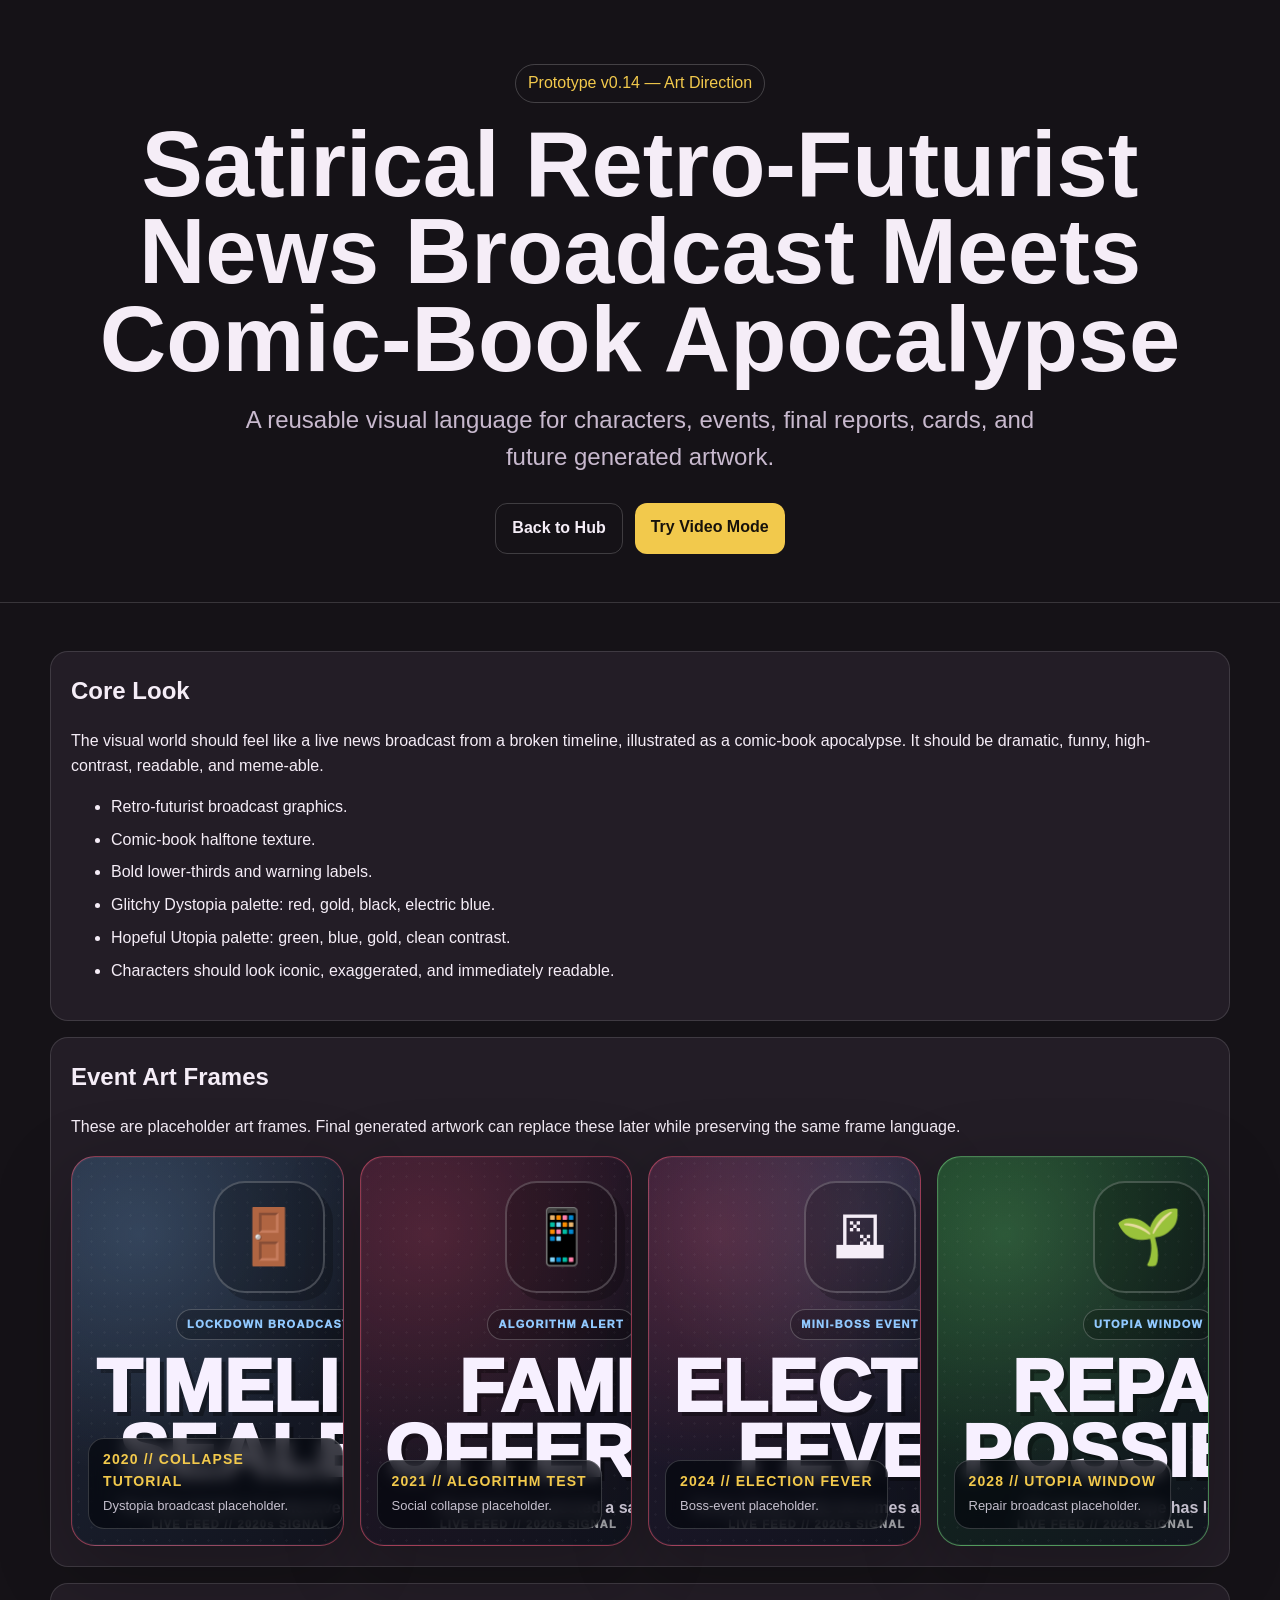
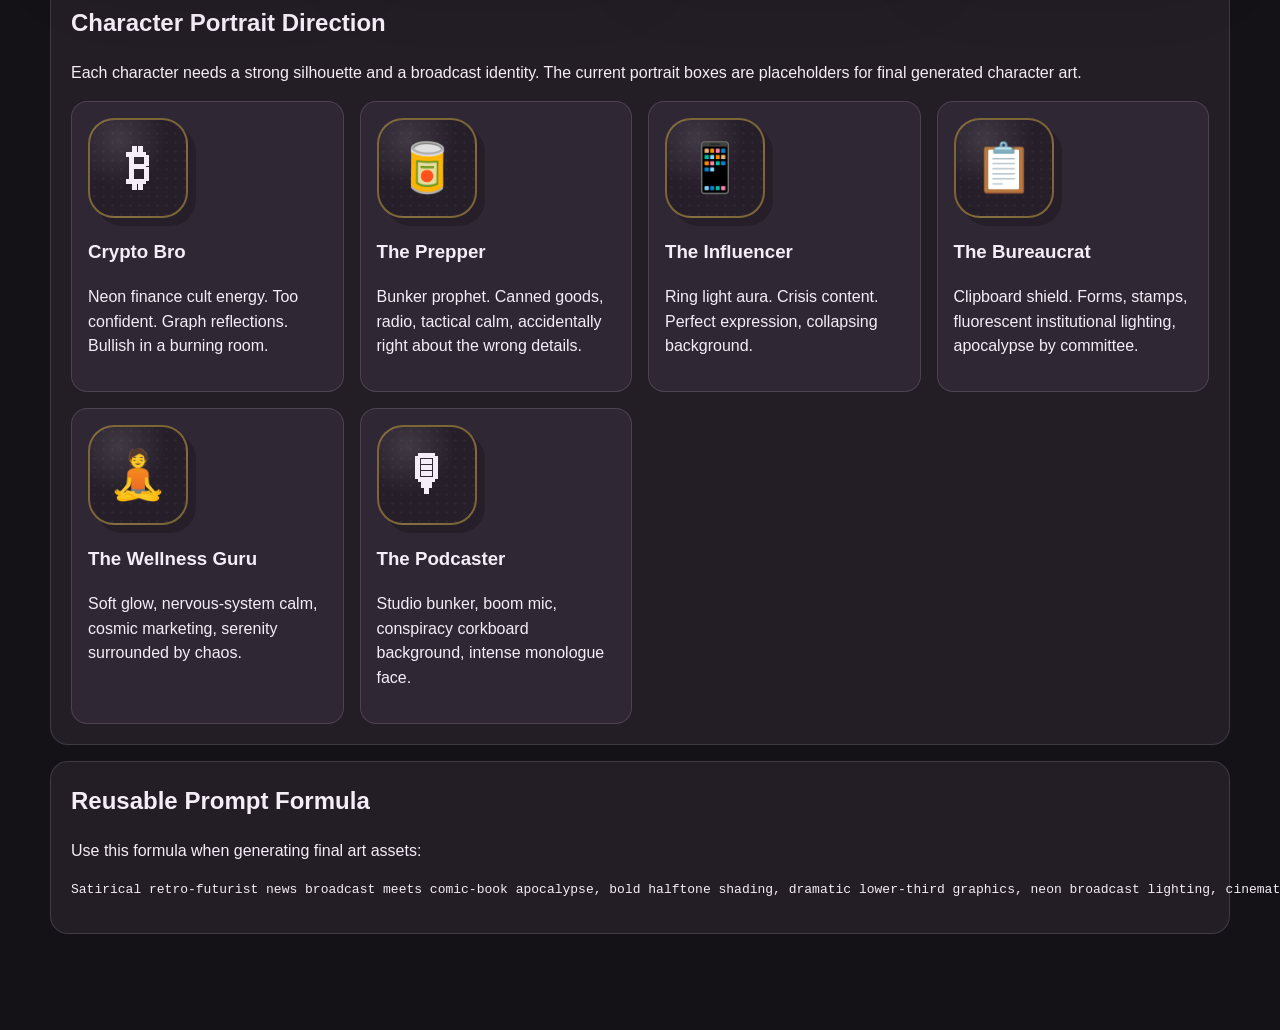
==== docs/art-direction.html @ 3397e076 "Add art direction page" ====
<!doctype html>
<html lang="en">
<head>
  <meta charset="utf-8">
  <meta name="viewport" content="width=device-width, initial-scale=1">
  <title>2020s: Art Direction</title>
  <link rel="stylesheet" href="styles.css">
  <link rel="stylesheet" href="art-system.css">
</head>
<body>
  <header class="hero compact-hero">
    <div class="badge">Prototype v0.14 — Art Direction</div>
    <h1>Satirical Retro-Futurist News Broadcast Meets Comic-Book Apocalypse</h1>
    <p class="tagline">A reusable visual language for characters, events, final reports, cards, and future generated artwork.</p>
    <div class="cta-row">
      <a href="index.html" class="button secondary">Back to Hub</a>
      <a href="video.html" class="button">Try Video Mode</a>
    </div>
  </header>

  <main>
    <section class="card">
      <h2>Core Look</h2>
      <p>The visual world should feel like a live news broadcast from a broken timeline, illustrated as a comic-book apocalypse. It should be dramatic, funny, high-contrast, readable, and meme-able.</p>
      <ul class="checklist">
        <li>Retro-futurist broadcast graphics.</li>
        <li>Comic-book halftone texture.</li>
        <li>Bold lower-thirds and warning labels.</li>
        <li>Glitchy Dystopia palette: red, gold, black, electric blue.</li>
        <li>Hopeful Utopia palette: green, blue, gold, clean contrast.</li>
        <li>Characters should look iconic, exaggerated, and immediately readable.</li>
      </ul>
    </section>

    <section class="card">
      <h2>Event Art Frames</h2>
      <p>These are placeholder art frames. Final generated artwork can replace these later while preserving the same frame language.</p>
      <div class="deck-grid">
        <div class="art-frame dystopia-art event-lockdown"><div class="art-frame-inner"><div><span class="art-icon">🚪</span><span class="art-kicker">LOCKDOWN BROADCAST</span><span class="art-title">Timeline Sealed</span><span class="art-subtitle">The first chapter of collective buffering.</span></div></div><div class="art-lower-third"><strong>2020 // Collapse Tutorial</strong><span>Dystopia broadcast placeholder.</span></div></div>
        <div class="art-frame dystopia-art event-algorithm"><div class="art-frame-inner"><div><span class="art-icon">📱</span><span class="art-kicker">ALGORITHM ALERT</span><span class="art-title">Fame Offered</span><span class="art-subtitle">The feed has selected a sacrifice.</span></div></div><div class="art-lower-third"><strong>2021 // Algorithm Test</strong><span>Social collapse placeholder.</span></div></div>
        <div class="art-frame dystopia-art event-election"><div class="art-frame-inner"><div><span class="art-icon">🗳</span><span class="art-kicker">MINI-BOSS EVENT</span><span class="art-title">Election Fever</span><span class="art-subtitle">Every dinner table becomes a debate stage.</span></div></div><div class="art-lower-third"><strong>2024 // Election Fever</strong><span>Boss-event placeholder.</span></div></div>
        <div class="art-frame utopia-art event-utopia"><div class="art-frame-inner"><div><span class="art-icon">🌱</span><span class="art-kicker">UTOPIA WINDOW</span><span class="art-title">Repair Possible</span><span class="art-subtitle">For one turn, hope has leverage.</span></div></div><div class="art-lower-third"><strong>2028 // Utopia Window</strong><span>Repair broadcast placeholder.</span></div></div>
      </div>
    </section>

    <section class="card">
      <h2>Character Portrait Direction</h2>
      <p>Each character needs a strong silhouette and a broadcast identity. The current portrait boxes are placeholders for final generated character art.</p>
      <div class="deck-grid">
        <article class="mini-card"><div class="portrait-frame"><span class="portrait-icon">₿</span></div><h3>Crypto Bro</h3><p>Neon finance cult energy. Too confident. Graph reflections. Bullish in a burning room.</p></article>
        <article class="mini-card"><div class="portrait-frame"><span class="portrait-icon">🥫</span></div><h3>The Prepper</h3><p>Bunker prophet. Canned goods, radio, tactical calm, accidentally right about the wrong details.</p></article>
        <article class="mini-card"><div class="portrait-frame"><span class="portrait-icon">📱</span></div><h3>The Influencer</h3><p>Ring light aura. Crisis content. Perfect expression, collapsing background.</p></article>
        <article class="mini-card"><div class="portrait-frame"><span class="portrait-icon">📋</span></div><h3>The Bureaucrat</h3><p>Clipboard shield. Forms, stamps, fluorescent institutional lighting, apocalypse by committee.</p></article>
        <article class="mini-card"><div class="portrait-frame"><span class="portrait-icon">🧘</span></div><h3>The Wellness Guru</h3><p>Soft glow, nervous-system calm, cosmic marketing, serenity surrounded by chaos.</p></article>
        <article class="mini-card"><div class="portrait-frame"><span class="portrait-icon">🎙</span></div><h3>The Podcaster</h3><p>Studio bunker, boom mic, conspiracy corkboard background, intense monologue face.</p></article>
      </div>
    </section>

    <section class="card">
      <h2>Reusable Prompt Formula</h2>
      <p>Use this formula when generating final art assets:</p>
      <pre><code>Satirical retro-futurist news broadcast meets comic-book apocalypse, bold halftone shading, dramatic lower-third graphics, neon broadcast lighting, cinematic composition, exaggerated but not grotesque character design, high contrast, readable silhouettes, dark humor, 16:9 game art panel.</code></pre>
    </section>
  </main>
</body>
</html>
---- docs/styles.css ----
body {
  margin: 0;
  font-family: Arial, sans-serif;
  background: #151217;
  color: #f5edf7;
  line-height: 1.55;
}
.hero {
  padding: 64px 20px 48px;
  text-align: center;
  border-bottom: 1px solid rgba(255,255,255,.15);
}
.badge {
  display: inline-block;
  border: 1px solid rgba(255,255,255,.2);
  border-radius: 999px;
  padding: 6px 12px;
  color: #f2c94c;
}
h1 {
  font-size: clamp(42px, 8vw, 92px);
  line-height: .95;
  margin: 18px 0;
}
h2 { margin-top: 0; }
.tagline {
  max-width: 820px;
  margin: 0 auto;
  font-size: 24px;
  color: #c8b9ce;
}
.cta-row {
  display: flex;
  justify-content: center;
  flex-wrap: wrap;
  gap: 12px;
  margin-top: 28px;
}
.button {
  display: inline-block;
  text-decoration: none;
  color: #17120b;
  background: #f2c94c;
  padding: 12px 16px;
  border-radius: 12px;
  font-weight: 800;
}
.button.secondary {
  color: #f5edf7;
  background: transparent;
  border: 1px solid rgba(255,255,255,.18);
}
main {
  width: min(1180px, calc(100% - 32px));
  margin: 0 auto;
  padding: 32px 0 80px;
}
.warning, .card {
  background: #231d26;
  border: 1px solid rgba(255,255,255,.13);
  border-radius: 18px;
  padding: 20px;
  margin: 16px 0;
}
.warning { border-color: #f2c94c; }
.grid.two, .cycle-grid, .deck-grid {
  display: grid;
  grid-template-columns: repeat(auto-fit, minmax(240px, 1fr));
  gap: 16px;
}
.mini-card {
  background: #302735;
  border: 1px solid rgba(255,255,255,.13);
  border-radius: 16px;
  padding: 16px;
}
.stats, .count {
  color: #f2c94c;
  font-weight: 800;
}
.count {
  font-size: 14px;
  margin-left: 6px;
}
.flavor {
  color: #c8b9ce;
  font-style: italic;
}
.board-grid {
  display: grid;
  grid-template-columns: repeat(auto-fit, minmax(165px, 1fr));
  gap: 10px;
}
.board-space {
  min-height: 112px;
  background: #302735;
  border: 1px solid rgba(255,255,255,.13);
  border-radius: 14px;
  padding: 12px;
}
.board-space .num {
  display: inline-flex;
  width: 28px;
  height: 28px;
  justify-content: center;
  align-items: center;
  border-radius: 999px;
  background: rgba(242,201,76,.14);
  color: #f2c94c;
  margin-right: 6px;
  font-weight: 900;
}
.board-space small {
  display: block;
  color: #c8b9ce;
  margin-top: 6px;
}
.deck-section { margin-top: 24px; }
.checklist li { margin: 8px 0; }
footer {
  border-top: 1px solid rgba(255,255,255,.15);
  text-align: center;
  color: #c8b9ce;
  padding: 32px 16px;
}
---- docs/art-system.css ----
:root {
  --broadcast-blue: #91c9ff;
  --comic-yellow: #f2c94c;
  --panic-red: #ff5c7a;
  --utopia-green: #7ee787;
  --ink: #f7f0ff;
}
.event-art-slot {
  position: relative;
  z-index: 1;
  margin-bottom: 22px;
}
.art-frame {
  position: relative;
  min-height: 260px;
  border: 1px solid rgba(242,201,76,.42);
  border-radius: 24px;
  overflow: hidden;
  background:
    radial-gradient(circle at 12% 10%, rgba(242,201,76,.18), transparent 14rem),
    radial-gradient(circle at 88% 12%, rgba(145,201,255,.14), transparent 16rem),
    linear-gradient(135deg, rgba(255,255,255,.07), rgba(255,255,255,.025));
  box-shadow: inset 0 0 0 1px rgba(255,255,255,.04), 0 22px 80px rgba(0,0,0,.24);
}
.art-frame::before {
  content: "";
  position: absolute;
  inset: 0;
  pointer-events: none;
  background:
    radial-gradient(circle, rgba(255,255,255,.09) 0 1px, transparent 1.4px),
    linear-gradient(transparent 0 48%, rgba(255,255,255,.035) 50%, transparent 52%);
  background-size: 13px 13px, 100% 8px;
  mix-blend-mode: screen;
  opacity: .38;
}
.art-frame::after {
  content: "LIVE FEED // 2020s SIGNAL";
  position: absolute;
  right: 14px;
  bottom: 12px;
  font-size: 11px;
  font-weight: 1000;
  letter-spacing: .12em;
  color: rgba(255,255,255,.58);
}
.art-frame-inner {
  position: relative;
  z-index: 1;
  min-height: inherit;
  display: grid;
  grid-template-columns: 1fr;
  place-items: center;
  padding: 24px;
  text-align: center;
}
.art-kicker {
  display: inline-flex;
  align-items: center;
  justify-content: center;
  border: 1px solid rgba(255,255,255,.22);
  border-radius: 999px;
  padding: 6px 10px;
  background: rgba(0,0,0,.22);
  color: var(--broadcast-blue);
  font-size: 11px;
  font-weight: 1000;
  text-transform: uppercase;
  letter-spacing: .12em;
}
.art-title {
  display: block;
  margin-top: 14px;
  font-size: clamp(34px, 7vw, 74px);
  line-height: .88;
  font-weight: 1000;
  color: var(--ink);
  text-transform: uppercase;
  text-shadow: 4px 4px 0 rgba(0,0,0,.32);
}
.art-subtitle {
  display: block;
  margin-top: 12px;
  max-width: 680px;
  color: rgba(247,240,255,.78);
  font-weight: 800;
}
.art-icon {
  display: grid;
  place-items: center;
  width: 108px;
  height: 108px;
  margin: 0 auto 16px;
  border: 2px solid rgba(255,255,255,.2);
  border-radius: 32px;
  background: rgba(0,0,0,.2);
  font-size: 54px;
  box-shadow: 8px 8px 0 rgba(0,0,0,.22);
}
.art-lower-third {
  position: absolute;
  left: 16px;
  bottom: 16px;
  z-index: 2;
  max-width: calc(100% - 32px);
  border: 1px solid rgba(255,255,255,.18);
  border-radius: 16px;
  padding: 10px 14px;
  background: rgba(5,8,14,.72);
  backdrop-filter: blur(8px);
  text-align: left;
}
.art-lower-third strong {
  display: block;
  color: var(--comic-yellow);
  font-size: 14px;
  text-transform: uppercase;
  letter-spacing: .08em;
}
.art-lower-third span {
  color: rgba(247,240,255,.78);
  font-size: 13px;
}
.art-frame.dystopia-art {
  border-color: rgba(255,92,122,.5);
  background:
    radial-gradient(circle at 20% 10%, rgba(255,92,122,.22), transparent 16rem),
    radial-gradient(circle at 80% 20%, rgba(242,201,76,.12), transparent 18rem),
    linear-gradient(135deg, #361725, #111827);
}
.art-frame.utopia-art {
  border-color: rgba(126,231,135,.5);
  background:
    radial-gradient(circle at 20% 10%, rgba(126,231,135,.2), transparent 16rem),
    radial-gradient(circle at 80% 20%, rgba(145,201,255,.14), transparent 18rem),
    linear-gradient(135deg, #13291e, #111827);
}
.art-frame.event-lockdown { background-image: radial-gradient(circle at 25% 20%, rgba(145,201,255,.2), transparent 15rem), linear-gradient(135deg, #202839, #11131d); }
.art-frame.event-algorithm { background-image: radial-gradient(circle at 25% 20%, rgba(255,92,122,.2), transparent 15rem), linear-gradient(135deg, #291729, #10131d); }
.art-frame.event-money { background-image: radial-gradient(circle at 25% 20%, rgba(242,201,76,.18), transparent 15rem), linear-gradient(135deg, #2b2514, #10131d); }
.art-frame.event-ai { background-image: radial-gradient(circle at 25% 20%, rgba(145,201,255,.22), transparent 15rem), linear-gradient(135deg, #16283a, #10131d); }
.art-frame.event-election { background-image: radial-gradient(circle at 25% 20%, rgba(255,92,122,.22), transparent 15rem), radial-gradient(circle at 80% 15%, rgba(145,201,255,.16), transparent 14rem), linear-gradient(135deg, #251a31, #10131d); }
.art-frame.event-utopia { background-image: radial-gradient(circle at 25% 20%, rgba(126,231,135,.24), transparent 15rem), linear-gradient(135deg, #153321, #10131d); }
.portrait-frame {
  position: relative;
  width: 96px;
  height: 96px;
  border: 2px solid rgba(242,201,76,.42);
  border-radius: 26px;
  display: grid;
  place-items: center;
  flex: 0 0 auto;
  background:
    radial-gradient(circle at 30% 20%, rgba(255,255,255,.12), transparent 3rem),
    rgba(0,0,0,.2);
  box-shadow: 8px 8px 0 rgba(0,0,0,.22);
  overflow: hidden;
}
.portrait-frame::after {
  content: "";
  position: absolute;
  inset: 0;
  background: radial-gradient(circle, rgba(255,255,255,.08) 0 1px, transparent 1.4px);
  background-size: 9px 9px;
  opacity: .45;
}
.portrait-icon {
  position: relative;
  z-index: 1;
  font-size: 48px;
  font-weight: 1000;
}
.broadcast-snipe {
  display: inline-flex;
  margin: 5px 6px 0 0;
  border: 1px solid rgba(255,255,255,.16);
  border-radius: 999px;
  padding: 4px 8px;
  background: rgba(0,0,0,.18);
  color: rgba(247,240,255,.8);
  font-size: 11px;
  font-weight: 900;
}
@media (max-width: 650px) {
  .art-frame { min-height: 220px; }
  .art-lower-third { position: relative; left: auto; bottom: auto; margin: 12px 16px 16px; }
  .art-title { font-size: clamp(30px, 12vw, 54px); }
}
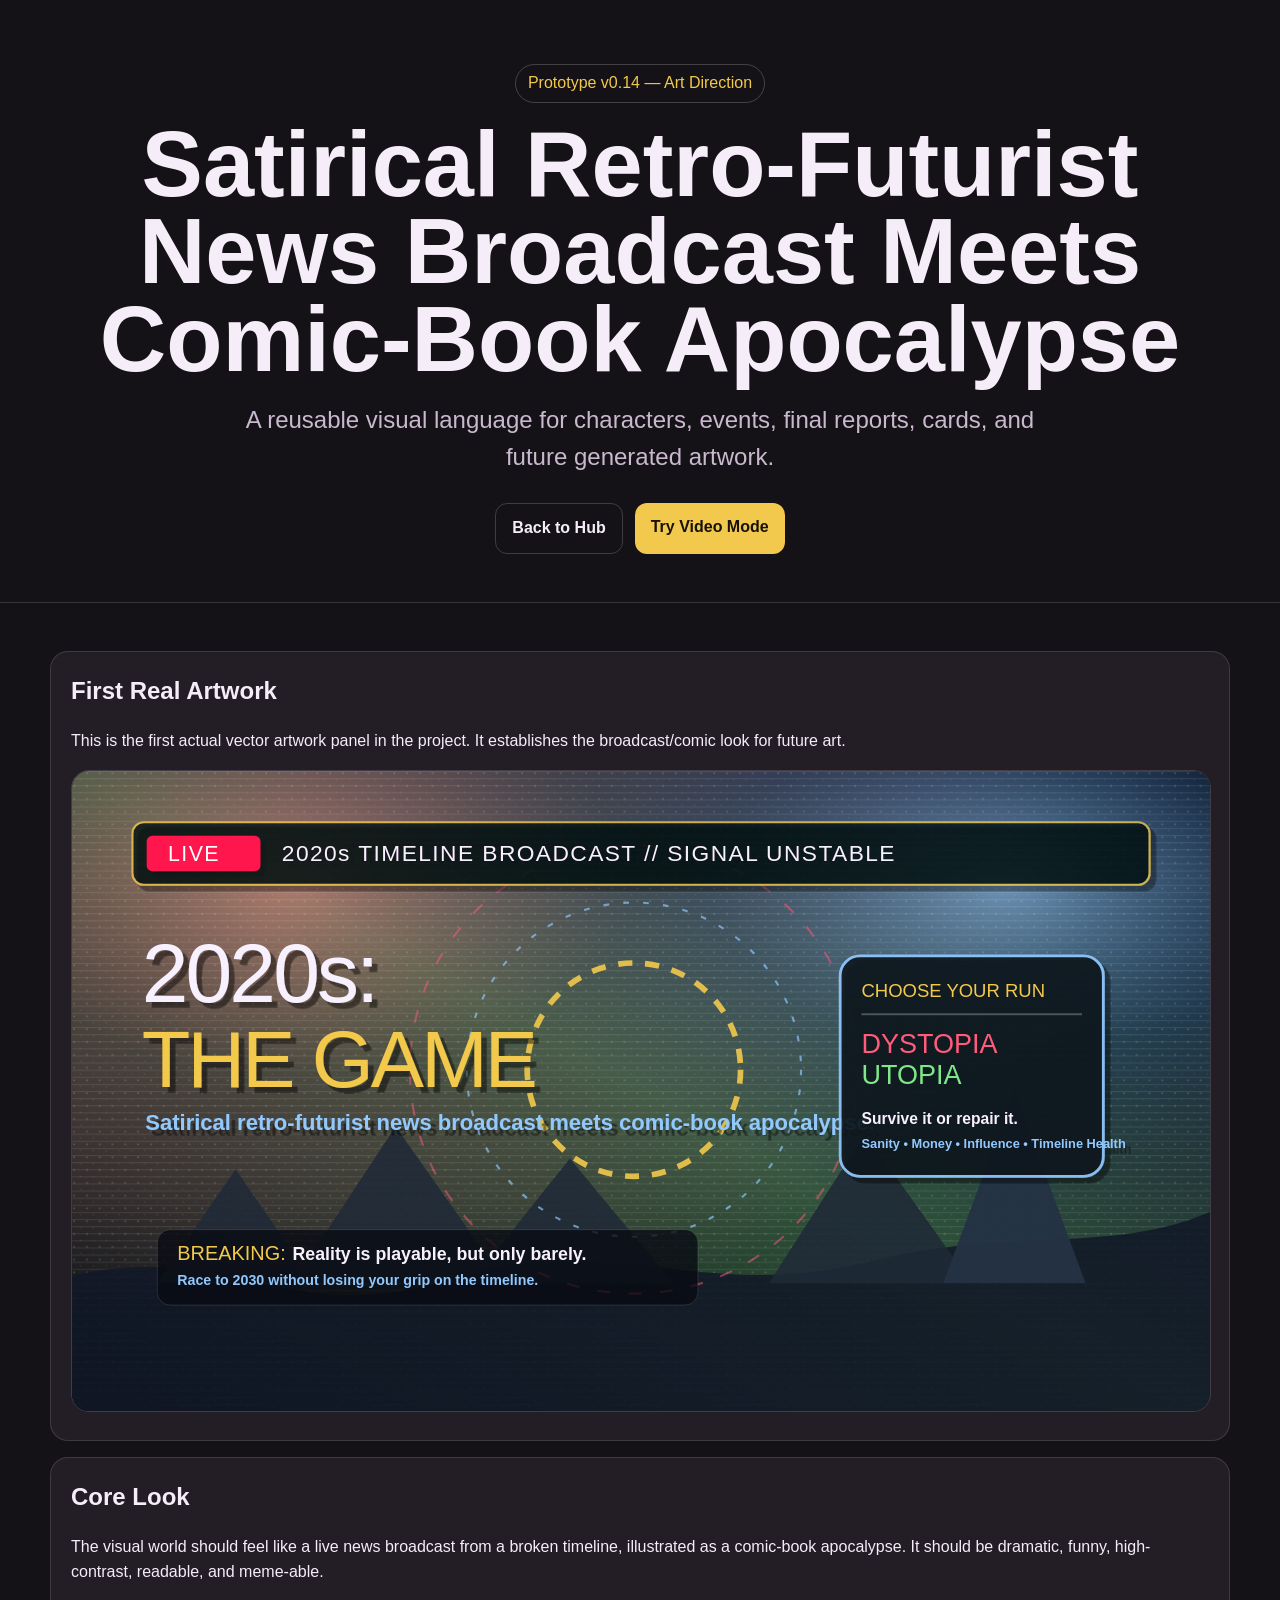
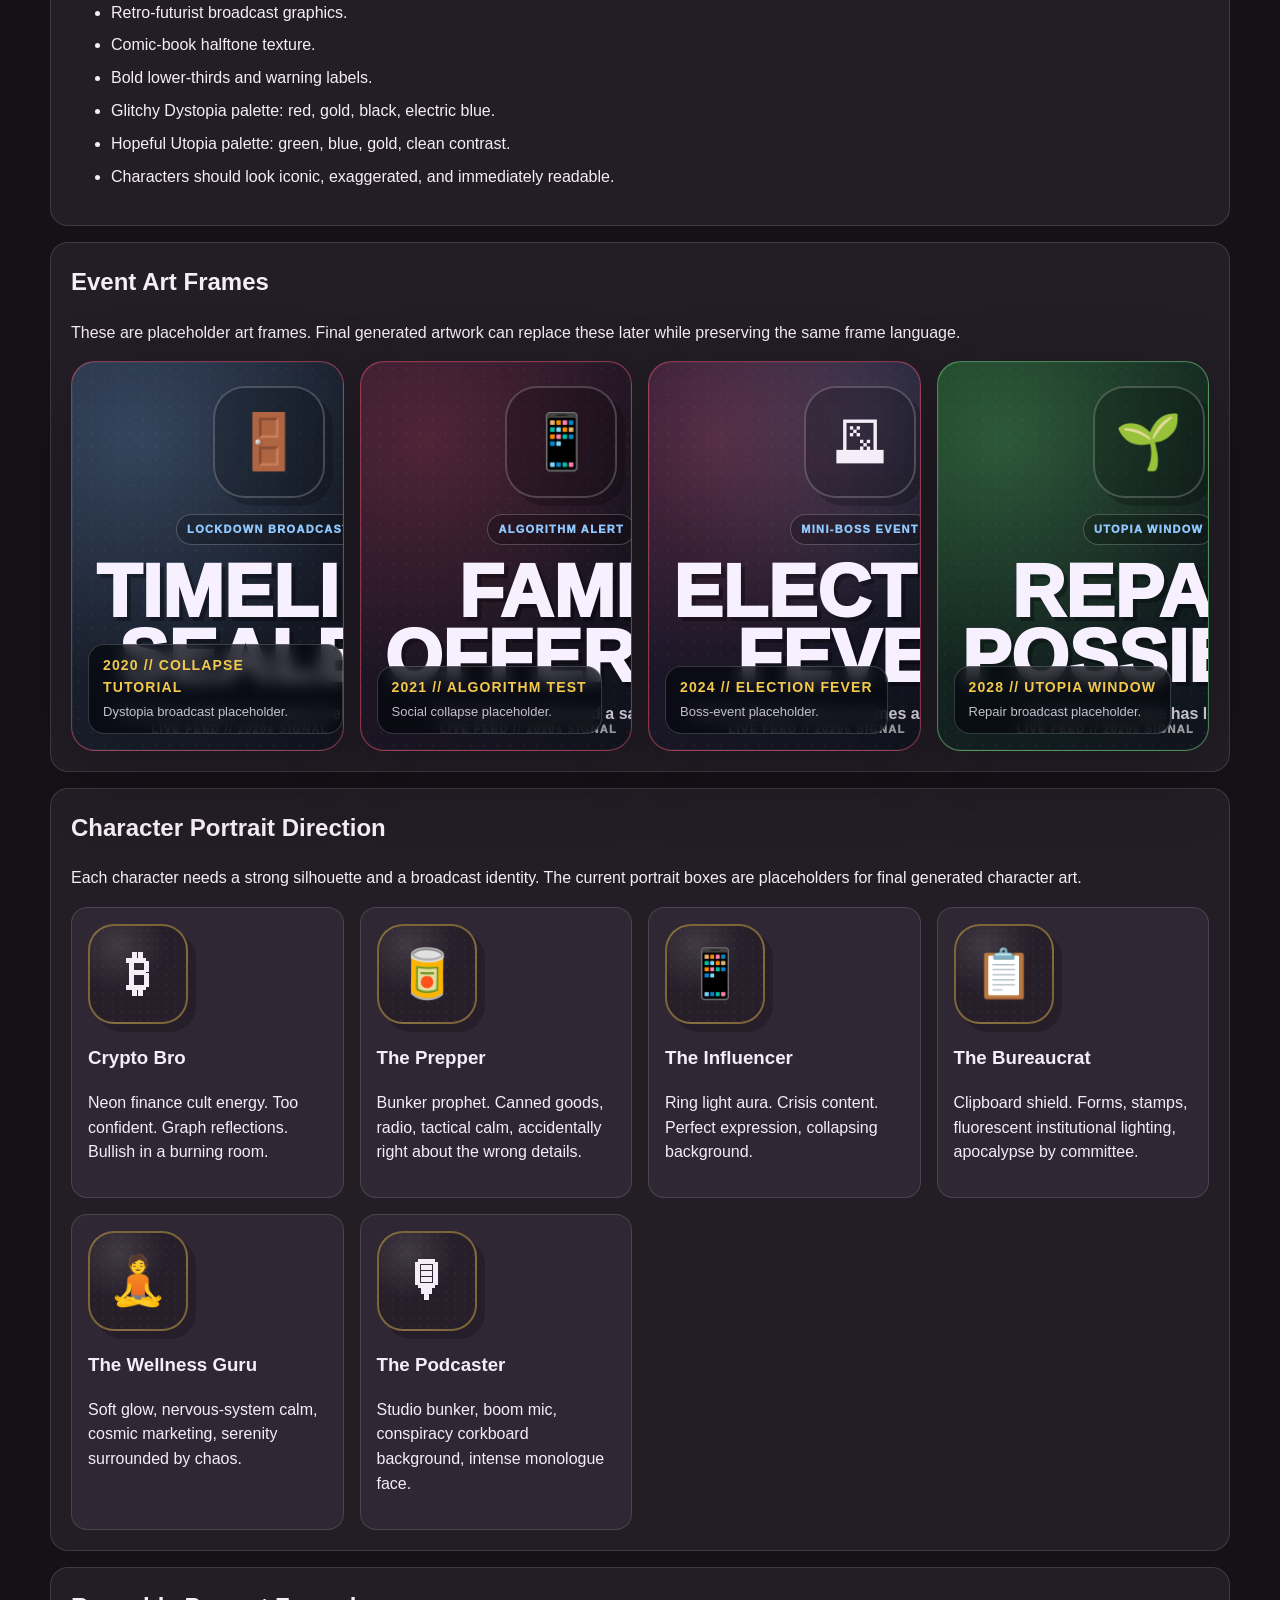
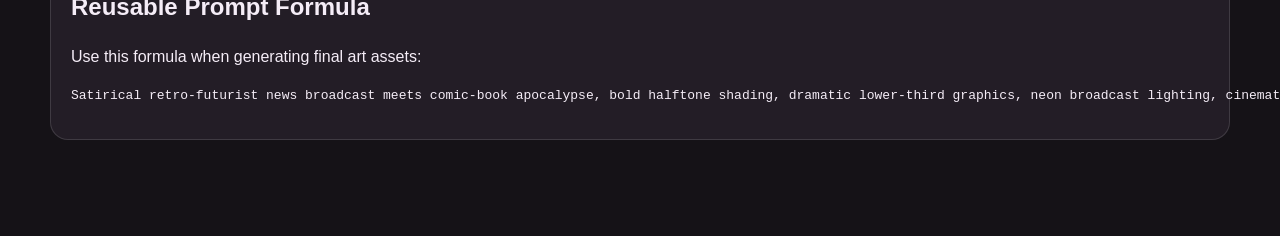
==== commit 338d3ee0: "Add first hero artwork to art direction page" ====
--- a/docs/art-direction.html
+++ b/docs/art-direction.html
@@ -19,6 +19,12 @@
   </header>
 
   <main>
+    <section class="card">
+      <h2>First Real Artwork</h2>
+      <p>This is the first actual vector artwork panel in the project. It establishes the broadcast/comic look for future art.</p>
+      <img src="assets/art/hero-broadcast.svg" alt="2020s: The Game retro-futurist broadcast hero art" style="width:100%;border-radius:18px;border:1px solid rgba(255,255,255,.14);">
+    </section>
+
     <section class="card">
       <h2>Core Look</h2>
       <p>The visual world should feel like a live news broadcast from a broken timeline, illustrated as a comic-book apocalypse. It should be dramatic, funny, high-contrast, readable, and meme-able.</p>
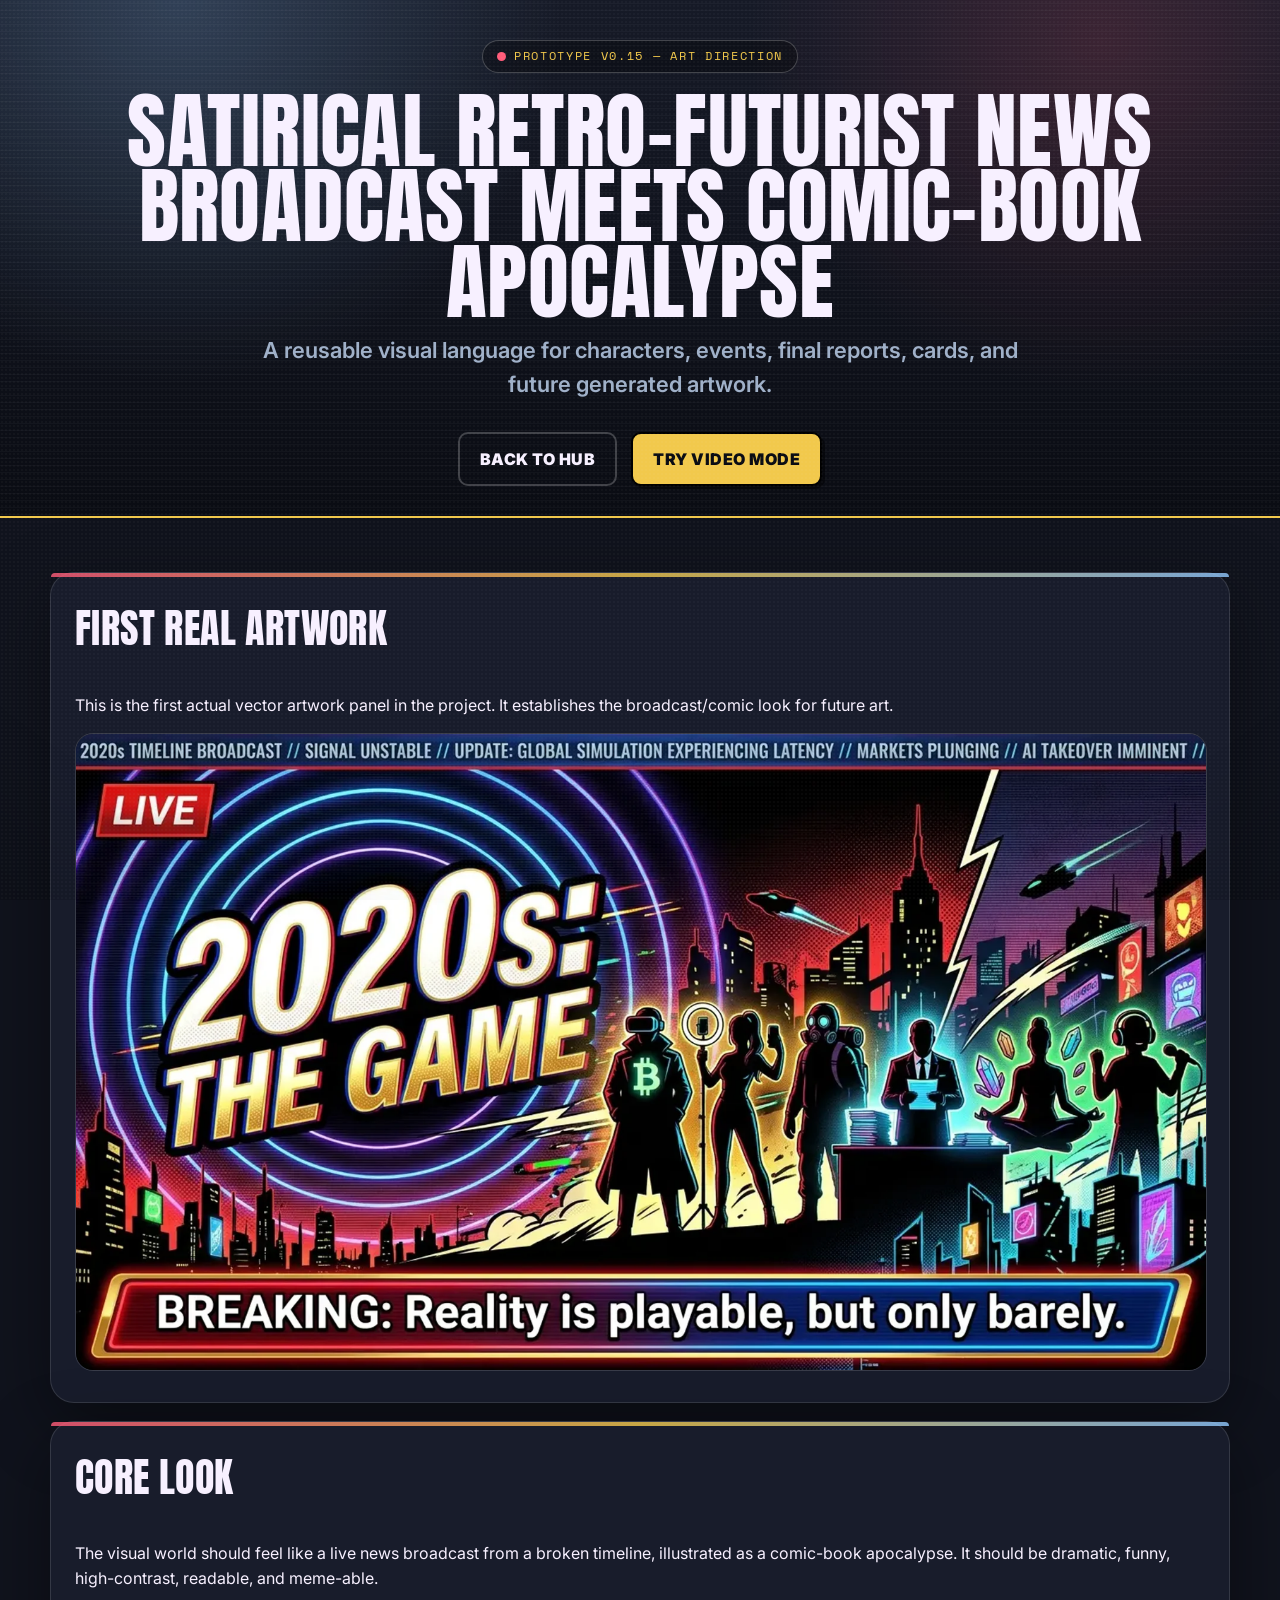
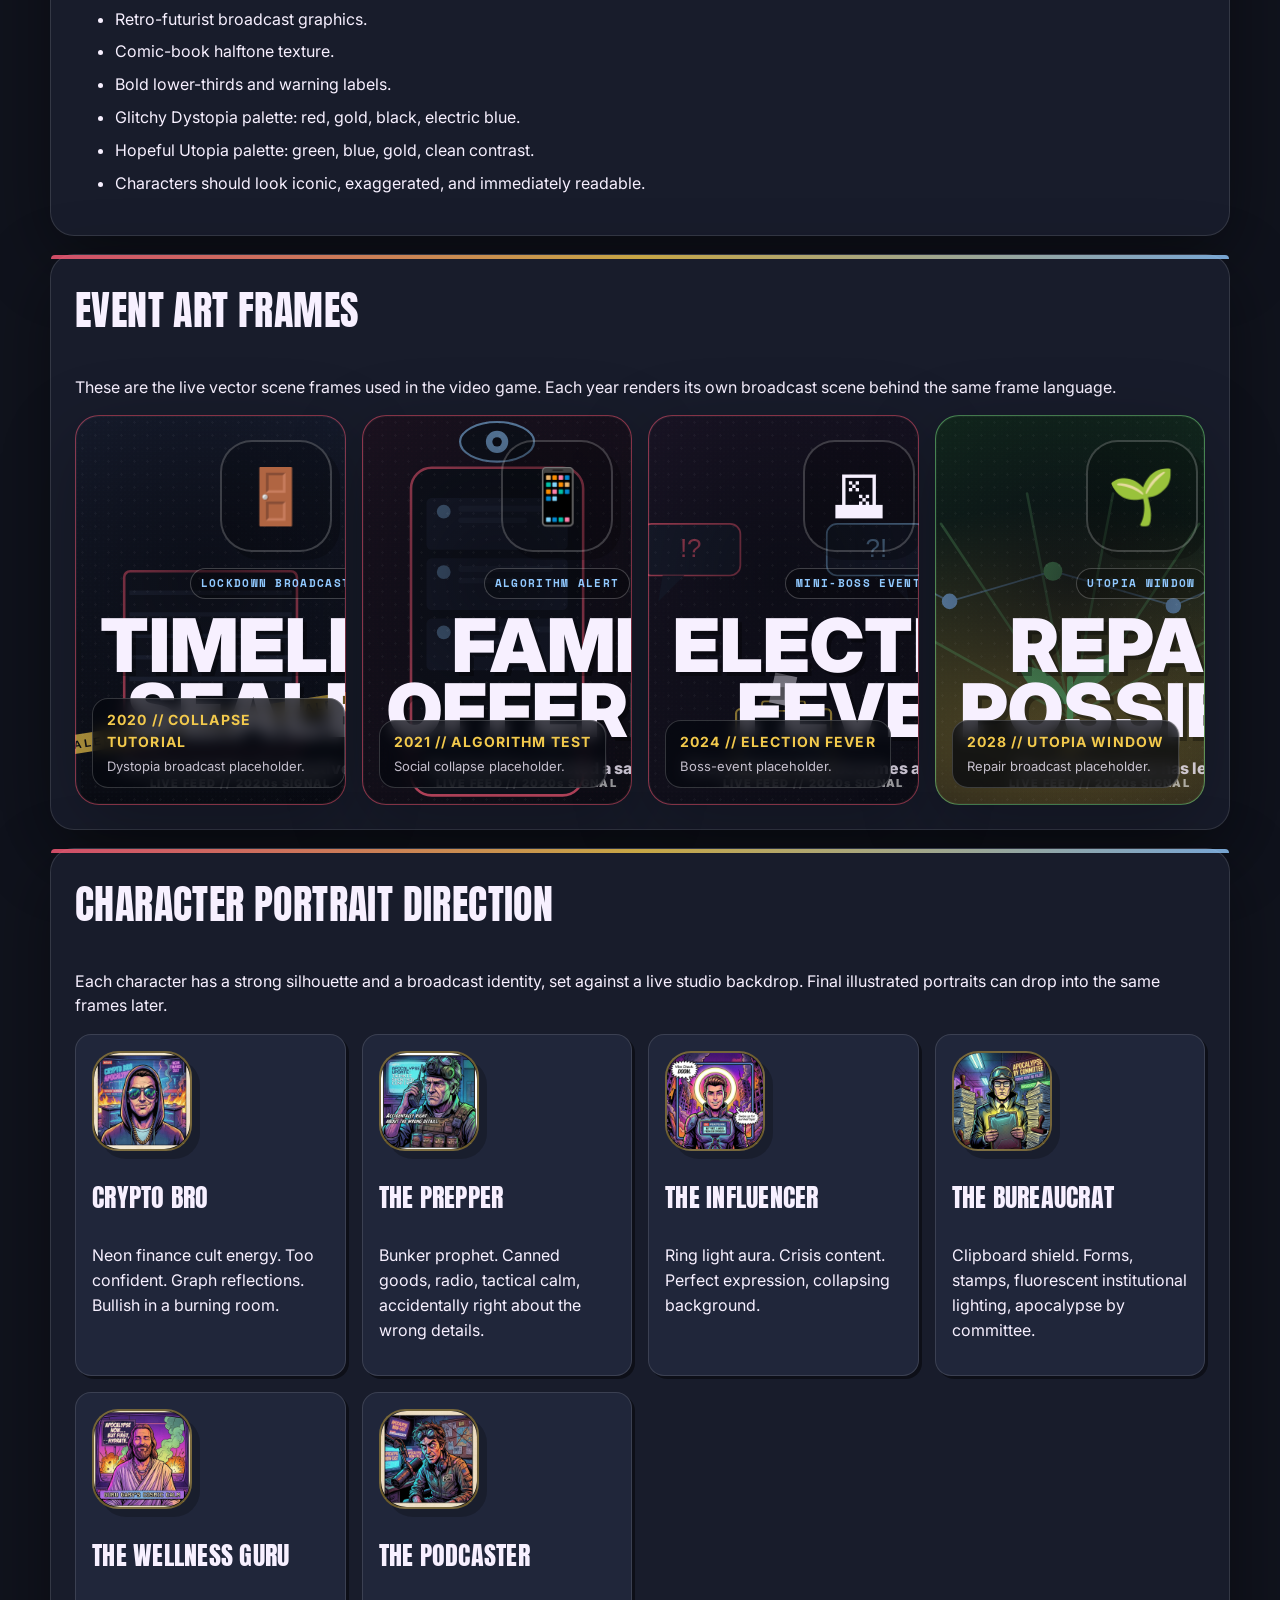
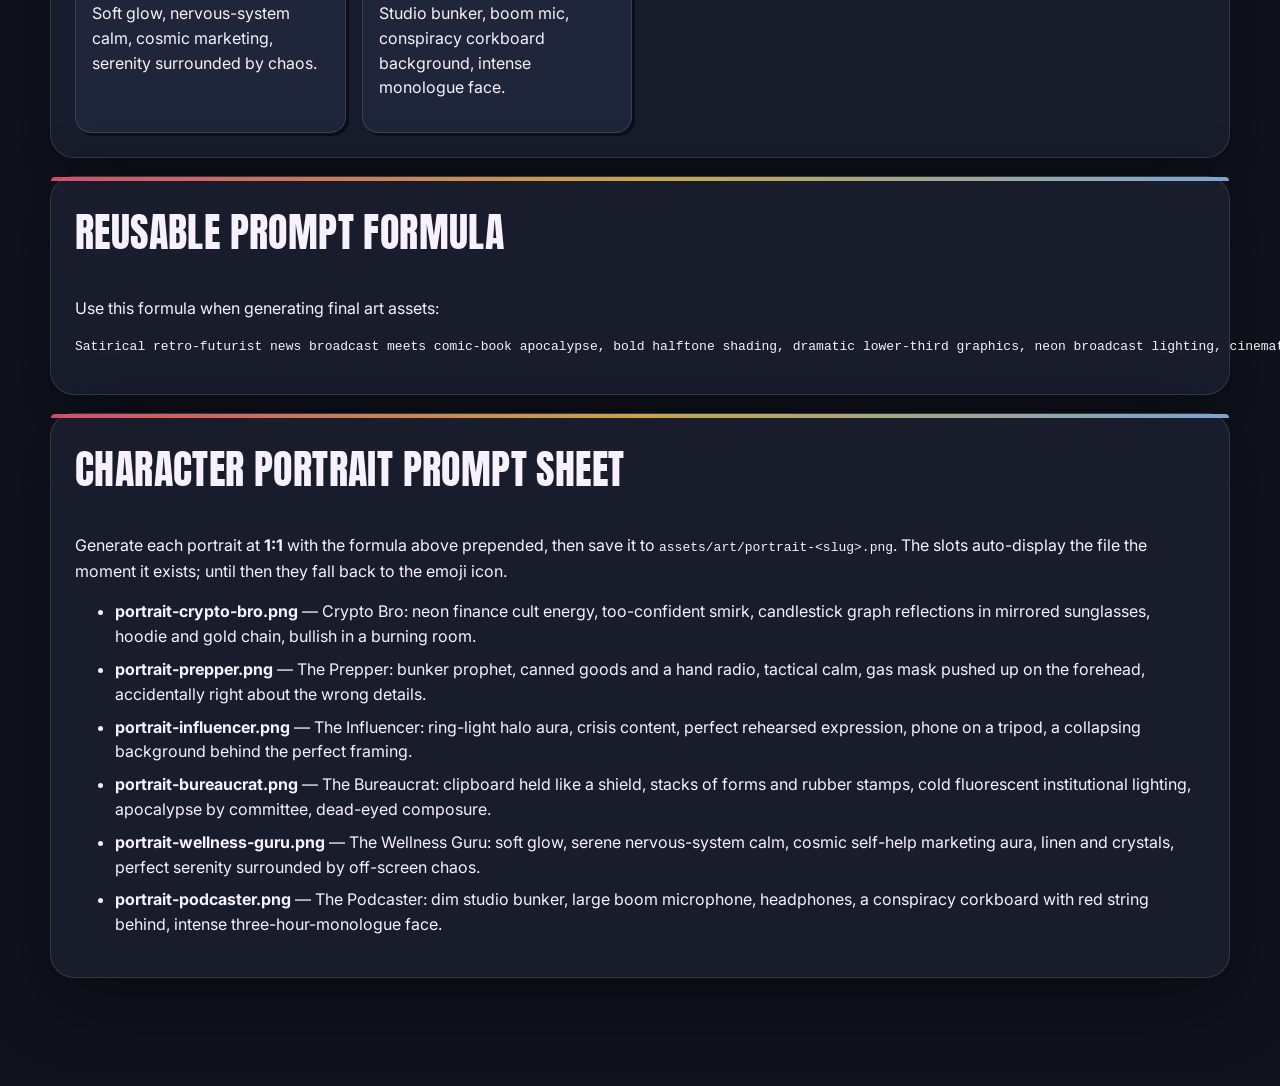
==== commit 768341f0: "Prototype v0.15 — Comic-Broadcast UI Pass - Added full comic-broadcast design system (tokens.css, ar" ====
--- a/docs/art-direction.html
+++ b/docs/art-direction.html
@@ -4,12 +4,20 @@
   <meta charset="utf-8">
   <meta name="viewport" content="width=device-width, initial-scale=1">
   <title>2020s: Art Direction</title>
+  <link rel="icon" href="assets/art/favicon.svg" type="image/svg+xml">
+  <link rel="apple-touch-icon" href="assets/art/apple-touch-icon.png">
+  <meta name="theme-color" content="#0a0c13">
+  <meta property="og:title" content="2020s: The Game — Art Direction">
+  <meta property="og:description" content="The visual language: satirical retro-futurist broadcast meets comic-book apocalypse.">
+  <meta property="og:type" content="website">
+  <meta property="og:image" content="https://weswuy.github.io/2020s/assets/art/og-cover.png">
+  <meta name="twitter:card" content="summary_large_image">
   <link rel="stylesheet" href="styles.css">
   <link rel="stylesheet" href="art-system.css">
 </head>
 <body>
   <header class="hero compact-hero">
-    <div class="badge">Prototype v0.14 — Art Direction</div>
+    <div class="badge">Prototype v0.15 — Art Direction</div>
     <h1>Satirical Retro-Futurist News Broadcast Meets Comic-Book Apocalypse</h1>
     <p class="tagline">A reusable visual language for characters, events, final reports, cards, and future generated artwork.</p>
     <div class="cta-row">
@@ -22,7 +30,10 @@
     <section class="card">
       <h2>First Real Artwork</h2>
       <p>This is the first actual vector artwork panel in the project. It establishes the broadcast/comic look for future art.</p>
-      <img src="assets/art/hero-broadcast.svg" alt="2020s: The Game retro-futurist broadcast hero art" style="width:100%;border-radius:18px;border:1px solid rgba(255,255,255,.14);">
+      <picture>
+        <source srcset="assets/art/hero-broadcast.png" type="image/png">
+        <img src="assets/art/hero-broadcast.svg" alt="2020s: The Game retro-futurist broadcast hero art" style="width:100%;border-radius:18px;border:1px solid rgba(255,255,255,.14);">
+      </picture>
     </section>
 
     <section class="card">
@@ -40,7 +51,7 @@
 
     <section class="card">
       <h2>Event Art Frames</h2>
-      <p>These are placeholder art frames. Final generated artwork can replace these later while preserving the same frame language.</p>
+      <p>These are the live vector scene frames used in the video game. Each year renders its own broadcast scene behind the same frame language.</p>
       <div class="deck-grid">
         <div class="art-frame dystopia-art event-lockdown"><div class="art-frame-inner"><div><span class="art-icon">🚪</span><span class="art-kicker">LOCKDOWN BROADCAST</span><span class="art-title">Timeline Sealed</span><span class="art-subtitle">The first chapter of collective buffering.</span></div></div><div class="art-lower-third"><strong>2020 // Collapse Tutorial</strong><span>Dystopia broadcast placeholder.</span></div></div>
         <div class="art-frame dystopia-art event-algorithm"><div class="art-frame-inner"><div><span class="art-icon">📱</span><span class="art-kicker">ALGORITHM ALERT</span><span class="art-title">Fame Offered</span><span class="art-subtitle">The feed has selected a sacrifice.</span></div></div><div class="art-lower-third"><strong>2021 // Algorithm Test</strong><span>Social collapse placeholder.</span></div></div>
@@ -51,14 +62,14 @@
 
     <section class="card">
       <h2>Character Portrait Direction</h2>
-      <p>Each character needs a strong silhouette and a broadcast identity. The current portrait boxes are placeholders for final generated character art.</p>
+      <p>Each character has a strong silhouette and a broadcast identity, set against a live studio backdrop. Final illustrated portraits can drop into the same frames later.</p>
       <div class="deck-grid">
-        <article class="mini-card"><div class="portrait-frame"><span class="portrait-icon">₿</span></div><h3>Crypto Bro</h3><p>Neon finance cult energy. Too confident. Graph reflections. Bullish in a burning room.</p></article>
-        <article class="mini-card"><div class="portrait-frame"><span class="portrait-icon">🥫</span></div><h3>The Prepper</h3><p>Bunker prophet. Canned goods, radio, tactical calm, accidentally right about the wrong details.</p></article>
-        <article class="mini-card"><div class="portrait-frame"><span class="portrait-icon">📱</span></div><h3>The Influencer</h3><p>Ring light aura. Crisis content. Perfect expression, collapsing background.</p></article>
-        <article class="mini-card"><div class="portrait-frame"><span class="portrait-icon">📋</span></div><h3>The Bureaucrat</h3><p>Clipboard shield. Forms, stamps, fluorescent institutional lighting, apocalypse by committee.</p></article>
-        <article class="mini-card"><div class="portrait-frame"><span class="portrait-icon">🧘</span></div><h3>The Wellness Guru</h3><p>Soft glow, nervous-system calm, cosmic marketing, serenity surrounded by chaos.</p></article>
-        <article class="mini-card"><div class="portrait-frame"><span class="portrait-icon">🎙</span></div><h3>The Podcaster</h3><p>Studio bunker, boom mic, conspiracy corkboard background, intense monologue face.</p></article>
+        <article class="mini-card"><div class="portrait-frame"><img class="portrait-photo" src="assets/art/portrait-crypto-bro.png" alt="Crypto Bro portrait" onerror="this.remove()"><span class="portrait-icon">₿</span></div><h3>Crypto Bro</h3><p>Neon finance cult energy. Too confident. Graph reflections. Bullish in a burning room.</p></article>
+        <article class="mini-card"><div class="portrait-frame"><img class="portrait-photo" src="assets/art/portrait-prepper.png" alt="The Prepper portrait" onerror="this.remove()"><span class="portrait-icon">🥫</span></div><h3>The Prepper</h3><p>Bunker prophet. Canned goods, radio, tactical calm, accidentally right about the wrong details.</p></article>
+        <article class="mini-card"><div class="portrait-frame"><img class="portrait-photo" src="assets/art/portrait-influencer.png" alt="The Influencer portrait" onerror="this.remove()"><span class="portrait-icon">📱</span></div><h3>The Influencer</h3><p>Ring light aura. Crisis content. Perfect expression, collapsing background.</p></article>
+        <article class="mini-card"><div class="portrait-frame"><img class="portrait-photo" src="assets/art/portrait-bureaucrat.png" alt="The Bureaucrat portrait" onerror="this.remove()"><span class="portrait-icon">📋</span></div><h3>The Bureaucrat</h3><p>Clipboard shield. Forms, stamps, fluorescent institutional lighting, apocalypse by committee.</p></article>
+        <article class="mini-card"><div class="portrait-frame"><img class="portrait-photo" src="assets/art/portrait-wellness-guru.png" alt="The Wellness Guru portrait" onerror="this.remove()"><span class="portrait-icon">🧘</span></div><h3>The Wellness Guru</h3><p>Soft glow, nervous-system calm, cosmic marketing, serenity surrounded by chaos.</p></article>
+        <article class="mini-card"><div class="portrait-frame"><img class="portrait-photo" src="assets/art/portrait-podcaster.png" alt="The Podcaster portrait" onerror="this.remove()"><span class="portrait-icon">🎙</span></div><h3>The Podcaster</h3><p>Studio bunker, boom mic, conspiracy corkboard background, intense monologue face.</p></article>
       </div>
     </section>
 
@@ -67,6 +78,19 @@
       <p>Use this formula when generating final art assets:</p>
       <pre><code>Satirical retro-futurist news broadcast meets comic-book apocalypse, bold halftone shading, dramatic lower-third graphics, neon broadcast lighting, cinematic composition, exaggerated but not grotesque character design, high contrast, readable silhouettes, dark humor, 16:9 game art panel.</code></pre>
     </section>
+
+    <section class="card">
+      <h2>Character Portrait Prompt Sheet</h2>
+      <p>Generate each portrait at <strong>1:1</strong> with the formula above prepended, then save it to <code>assets/art/portrait-&lt;slug&gt;.png</code>. The slots auto-display the file the moment it exists; until then they fall back to the emoji icon.</p>
+      <ul class="checklist">
+        <li><strong>portrait-crypto-bro.png</strong> — Crypto Bro: neon finance cult energy, too-confident smirk, candlestick graph reflections in mirrored sunglasses, hoodie and gold chain, bullish in a burning room.</li>
+        <li><strong>portrait-prepper.png</strong> — The Prepper: bunker prophet, canned goods and a hand radio, tactical calm, gas mask pushed up on the forehead, accidentally right about the wrong details.</li>
+        <li><strong>portrait-influencer.png</strong> — The Influencer: ring-light halo aura, crisis content, perfect rehearsed expression, phone on a tripod, a collapsing background behind the perfect framing.</li>
+        <li><strong>portrait-bureaucrat.png</strong> — The Bureaucrat: clipboard held like a shield, stacks of forms and rubber stamps, cold fluorescent institutional lighting, apocalypse by committee, dead-eyed composure.</li>
+        <li><strong>portrait-wellness-guru.png</strong> — The Wellness Guru: soft glow, serene nervous-system calm, cosmic self-help marketing aura, linen and crystals, perfect serenity surrounded by off-screen chaos.</li>
+        <li><strong>portrait-podcaster.png</strong> — The Podcaster: dim studio bunker, large boom microphone, headphones, a conspiracy corkboard with red string behind, intense three-hour-monologue face.</li>
+      </ul>
+    </section>
   </main>
 </body>
 </html>
--- a/docs/styles.css
+++ b/docs/styles.css
@@ -1,91 +1,225 @@
+@import url("tokens.css");
+
 body {
   margin: 0;
-  font-family: Arial, sans-serif;
-  background: #151217;
-  color: #f5edf7;
   line-height: 1.55;
 }
+
+/* =========================================================================
+   HERO — landing front door as a live broadcast panel
+   ========================================================================= */
 .hero {
-  padding: 64px 20px 48px;
+  position: relative;
+  padding: 72px 20px 56px;
   text-align: center;
-  border-bottom: 1px solid rgba(255,255,255,.15);
-}
+  overflow: hidden;
+  border-bottom: 2px solid var(--yellow);
+  background:
+    radial-gradient(circle at 14% 0%, rgba(145,201,255,.22), transparent 24rem),
+    radial-gradient(circle at 86% 8%, rgba(255,92,122,.16), transparent 22rem),
+    linear-gradient(180deg, var(--ink-700), var(--ink-900));
+}
+/* scanline sweep over the hero */
+.hero::after {
+  content: "";
+  position: absolute;
+  inset: 0;
+  pointer-events: none;
+  background: linear-gradient(transparent 0 48%, rgba(255,255,255,.05) 50%, transparent 52%);
+  background-size: 100% 7px;
+  opacity: .6;
+}
+.hero > * { position: relative; z-index: 1; }
+
 .badge {
+  display: inline-flex;
+  align-items: center;
+  gap: 8px;
+  border: 1px solid var(--line-strong);
+  border-radius: 999px;
+  padding: 6px 14px;
+  font-size: 12px;
+  letter-spacing: .14em;
+  text-transform: uppercase;
+  color: var(--yellow);
+  background: rgba(0,0,0,.3);
+}
+.badge::before {
+  content: "";
+  width: 9px; height: 9px;
+  border-radius: 50%;
+  background: var(--red);
+  box-shadow: 0 0 0 0 rgba(255,92,122,.6);
+  animation: livePulse 1.6s infinite;
+}
+@keyframes livePulse {
+  0%   { box-shadow: 0 0 0 0 rgba(255,92,122,.6); }
+  70%  { box-shadow: 0 0 0 9px rgba(255,92,122,0); }
+  100% { box-shadow: 0 0 0 0 rgba(255,92,122,0); }
+}
+
+h1 {
+  font-size: clamp(54px, 12vw, 132px);
+  line-height: .9;
+  margin: 20px 0 14px;
+}
+/* compact hero for the in-game pages so play starts higher */
+.compact-hero { padding: 40px 20px 30px; }
+.compact-hero h1 { font-size: clamp(40px, 8vw, 84px); }
+h2 { margin-top: 0; font-size: clamp(26px, 4vw, 40px); }
+h3 { font-size: clamp(20px, 3vw, 26px); }
+
+.tagline {
+  max-width: 760px;
+  margin: 0 auto;
+  font-size: clamp(17px, 2.4vw, 22px);
+  font-weight: 600;
+  color: var(--muted);
+}
+
+/* scrolling breaking-news ticker under the hero headline */
+.ticker {
+  position: relative;
+  z-index: 1;
+  margin: 26px auto 0;
+  max-width: 980px;
+  overflow: hidden;
+  border: 1px solid var(--line);
+  border-radius: 999px;
+  background: rgba(0,0,0,.35);
+}
+.ticker-track {
   display: inline-block;
-  border: 1px solid rgba(255,255,255,.2);
-  border-radius: 999px;
-  padding: 6px 12px;
-  color: #f2c94c;
-}
-h1 {
-  font-size: clamp(42px, 8vw, 92px);
-  line-height: .95;
-  margin: 18px 0;
-}
-h2 { margin-top: 0; }
-.tagline {
-  max-width: 820px;
-  margin: 0 auto;
-  font-size: 24px;
-  color: #c8b9ce;
-}
+  white-space: nowrap;
+  padding: 9px 0;
+  font-family: var(--font-mono);
+  font-size: 13px;
+  letter-spacing: .04em;
+  color: var(--blue);
+  animation: tickerScroll 26s linear infinite;
+}
+.ticker-track span { margin: 0 28px; }
+.ticker-track b { color: var(--yellow); }
+@keyframes tickerScroll {
+  from { transform: translateX(0); }
+  to   { transform: translateX(-50%); }
+}
+
+/* =========================================================================
+   BUTTONS — chunky comic with hard offset shadow + tactile hover
+   ========================================================================= */
 .cta-row {
   display: flex;
   justify-content: center;
   flex-wrap: wrap;
-  gap: 12px;
-  margin-top: 28px;
-}
+  gap: 14px;
+  margin-top: 30px;
+}
+.cta-row.left { justify-content: flex-start; }
+
 .button {
   display: inline-block;
   text-decoration: none;
-  color: #17120b;
-  background: #f2c94c;
-  padding: 12px 16px;
-  border-radius: 12px;
-  font-weight: 800;
+  color: var(--ink-900);
+  background: var(--yellow);
+  padding: 13px 20px;
+  border: 2px solid #000;
+  border-radius: var(--r-sm);
+  font-weight: 900;
+  text-transform: uppercase;
+  letter-spacing: .03em;
+  box-shadow: var(--shadow-hard-sm);
+  transition: transform .12s ease, box-shadow .12s ease, background .12s ease;
+}
+.button:hover {
+  transform: translate(-2px, -2px);
+  box-shadow: 6px 6px 0 rgba(0,0,0,.55);
+}
+.button:active {
+  transform: translate(2px, 2px);
+  box-shadow: 1px 1px 0 rgba(0,0,0,.5);
 }
 .button.secondary {
-  color: #f5edf7;
+  color: var(--text);
   background: transparent;
-  border: 1px solid rgba(255,255,255,.18);
-}
+  border-color: var(--line-strong);
+  box-shadow: none;
+}
+.button.secondary:hover {
+  border-color: var(--blue);
+  background: rgba(145,201,255,.1);
+  transform: translate(-2px, -2px);
+}
+.button:focus-visible,
+a:focus-visible {
+  outline: 3px solid var(--blue);
+  outline-offset: 2px;
+}
+
+/* =========================================================================
+   LAYOUT + CARDS
+   ========================================================================= */
 main {
   width: min(1180px, calc(100% - 32px));
   margin: 0 auto;
-  padding: 32px 0 80px;
+  padding: 36px 0 90px;
 }
 .warning, .card {
-  background: #231d26;
-  border: 1px solid rgba(255,255,255,.13);
-  border-radius: 18px;
-  padding: 20px;
-  margin: 16px 0;
-}
-.warning { border-color: #f2c94c; }
+  position: relative;
+  background: var(--surface);
+  border: 1px solid var(--line);
+  border-radius: var(--r-lg);
+  padding: 24px;
+  margin: 18px 0;
+  box-shadow: var(--shadow-soft);
+}
+/* comic accent rule across the top of each card */
+.card::before {
+  content: "";
+  position: absolute;
+  left: 0; right: 0; top: 0;
+  height: 4px;
+  border-radius: var(--r-lg) var(--r-lg) 0 0;
+  background: linear-gradient(90deg, var(--red), var(--yellow), var(--blue));
+  opacity: .8;
+}
+.warning { border-color: var(--yellow); }
+
 .grid.two, .cycle-grid, .deck-grid {
   display: grid;
   grid-template-columns: repeat(auto-fit, minmax(240px, 1fr));
   gap: 16px;
 }
 .mini-card {
-  background: #302735;
-  border: 1px solid rgba(255,255,255,.13);
-  border-radius: 16px;
+  background: var(--surface-2);
+  border: 1px solid var(--line);
+  border-radius: var(--r-md);
   padding: 16px;
+  box-shadow: var(--shadow-hard-sm);
+  transition: transform .14s ease, border-color .14s ease, box-shadow .14s ease;
+}
+.mini-card:hover {
+  transform: translateY(-3px);
+  border-color: rgba(242,201,76,.5);
+  box-shadow: var(--shadow-hard);
 }
 .stats, .count {
-  color: #f2c94c;
-  font-weight: 800;
+  color: var(--yellow);
+  font-weight: 700;
 }
 .count {
-  font-size: 14px;
+  font-size: 13px;
   margin-left: 6px;
+  letter-spacing: .04em;
 }
 .flavor {
-  color: #c8b9ce;
+  color: var(--muted);
   font-style: italic;
 }
+
+/* =========================================================================
+   BOARD
+   ========================================================================= */
 .board-grid {
   display: grid;
   grid-template-columns: repeat(auto-fit, minmax(165px, 1fr));
@@ -93,33 +227,43 @@
 }
 .board-space {
   min-height: 112px;
-  background: #302735;
-  border: 1px solid rgba(255,255,255,.13);
+  background: var(--surface-2);
+  border: 1px solid var(--line);
   border-radius: 14px;
   padding: 12px;
+  box-shadow: var(--shadow-hard-sm);
+  transition: transform .12s ease, border-color .12s ease;
+}
+.board-space:hover {
+  transform: translateY(-2px);
+  border-color: rgba(145,201,255,.5);
 }
 .board-space .num {
   display: inline-flex;
-  width: 28px;
-  height: 28px;
+  width: 28px; height: 28px;
   justify-content: center;
   align-items: center;
   border-radius: 999px;
-  background: rgba(242,201,76,.14);
-  color: #f2c94c;
+  background: rgba(242,201,76,.16);
+  color: var(--yellow);
   margin-right: 6px;
-  font-weight: 900;
+  font-family: var(--font-mono);
+  font-weight: 700;
 }
 .board-space small {
   display: block;
-  color: #c8b9ce;
+  color: var(--muted);
   margin-top: 6px;
 }
+
 .deck-section { margin-top: 24px; }
 .checklist li { margin: 8px 0; }
+
 footer {
-  border-top: 1px solid rgba(255,255,255,.15);
+  border-top: 2px solid var(--yellow);
   text-align: center;
-  color: #c8b9ce;
-  padding: 32px 16px;
-}
+  color: var(--muted);
+  padding: 36px 16px;
+  font-family: var(--font-mono);
+  font-size: 13px;
+}
--- a/docs/art-system.css
+++ b/docs/art-system.css
@@ -4,6 +4,8 @@
   --panic-red: #ff5c7a;
   --utopia-green: #7ee787;
   --ink: #f7f0ff;
+  /* darkens the center/bottom of event art so headline + lower-third stay legible */
+  --art-scrim: radial-gradient(128% 100% at 50% 42%, rgba(8,10,18,.74), rgba(8,10,18,.34) 56%, rgba(8,10,18,.12));
 }
 .event-art-slot {
   position: relative;
@@ -135,12 +137,13 @@
     radial-gradient(circle at 80% 20%, rgba(145,201,255,.14), transparent 18rem),
     linear-gradient(135deg, #13291e, #111827);
 }
-.art-frame.event-lockdown { background-image: radial-gradient(circle at 25% 20%, rgba(145,201,255,.2), transparent 15rem), linear-gradient(135deg, #202839, #11131d); }
-.art-frame.event-algorithm { background-image: radial-gradient(circle at 25% 20%, rgba(255,92,122,.2), transparent 15rem), linear-gradient(135deg, #291729, #10131d); }
-.art-frame.event-money { background-image: radial-gradient(circle at 25% 20%, rgba(242,201,76,.18), transparent 15rem), linear-gradient(135deg, #2b2514, #10131d); }
-.art-frame.event-ai { background-image: radial-gradient(circle at 25% 20%, rgba(145,201,255,.22), transparent 15rem), linear-gradient(135deg, #16283a, #10131d); }
-.art-frame.event-election { background-image: radial-gradient(circle at 25% 20%, rgba(255,92,122,.22), transparent 15rem), radial-gradient(circle at 80% 15%, rgba(145,201,255,.16), transparent 14rem), linear-gradient(135deg, #251a31, #10131d); }
-.art-frame.event-utopia { background-image: radial-gradient(circle at 25% 20%, rgba(126,231,135,.24), transparent 15rem), linear-gradient(135deg, #153321, #10131d); }
+/* Real vector scene art (v0.15) layered under a legibility scrim. */
+.art-frame.event-lockdown  { background: var(--art-scrim), url("assets/art/event-lockdown.svg")  center/cover no-repeat, #0a0c13; }
+.art-frame.event-algorithm { background: var(--art-scrim), url("assets/art/event-algorithm.svg") center/cover no-repeat, #0a0c13; }
+.art-frame.event-money     { background: var(--art-scrim), url("assets/art/event-money.svg")     center/cover no-repeat, #0a0c13; }
+.art-frame.event-ai        { background: var(--art-scrim), url("assets/art/event-ai.svg")        center/cover no-repeat, #0a0c13; }
+.art-frame.event-election  { background: var(--art-scrim), url("assets/art/event-election.svg")  center/cover no-repeat, #0a0c13; }
+.art-frame.event-utopia    { background: var(--art-scrim), url("assets/art/event-utopia.svg")    center/cover no-repeat, #0a0c13; }
 .portrait-frame {
   position: relative;
   width: 96px;
@@ -152,6 +155,7 @@
   flex: 0 0 auto;
   background:
     radial-gradient(circle at 30% 20%, rgba(255,255,255,.12), transparent 3rem),
+    url("assets/art/portrait-backdrop.svg") center/cover no-repeat,
     rgba(0,0,0,.2);
   box-shadow: 8px 8px 0 rgba(0,0,0,.22);
   overflow: hidden;
@@ -163,6 +167,15 @@
   background: radial-gradient(circle, rgba(255,255,255,.08) 0 1px, transparent 1.4px);
   background-size: 9px 9px;
   opacity: .45;
+}
+.portrait-photo {
+  position: absolute;
+  inset: 0;
+  z-index: 2;
+  width: 100%;
+  height: 100%;
+  object-fit: cover;
+  border-radius: inherit;
 }
 .portrait-icon {
   position: relative;
